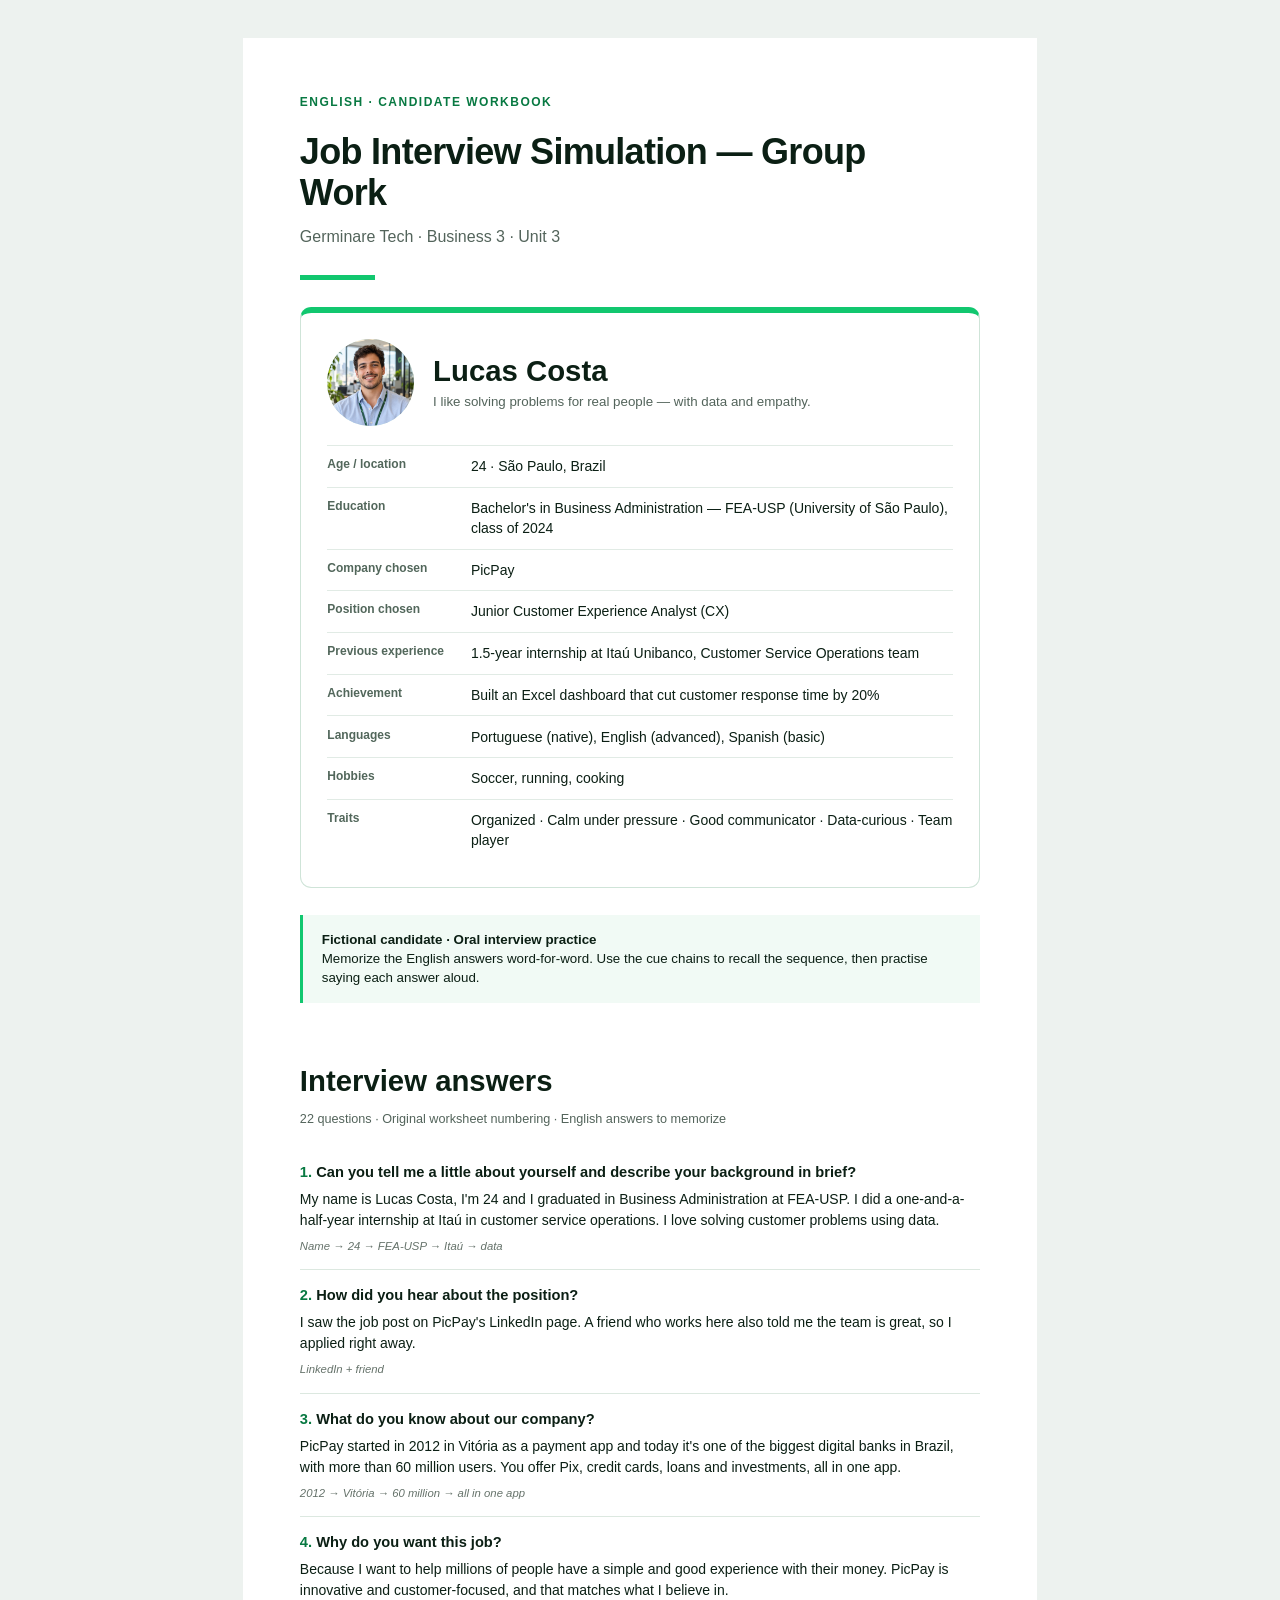
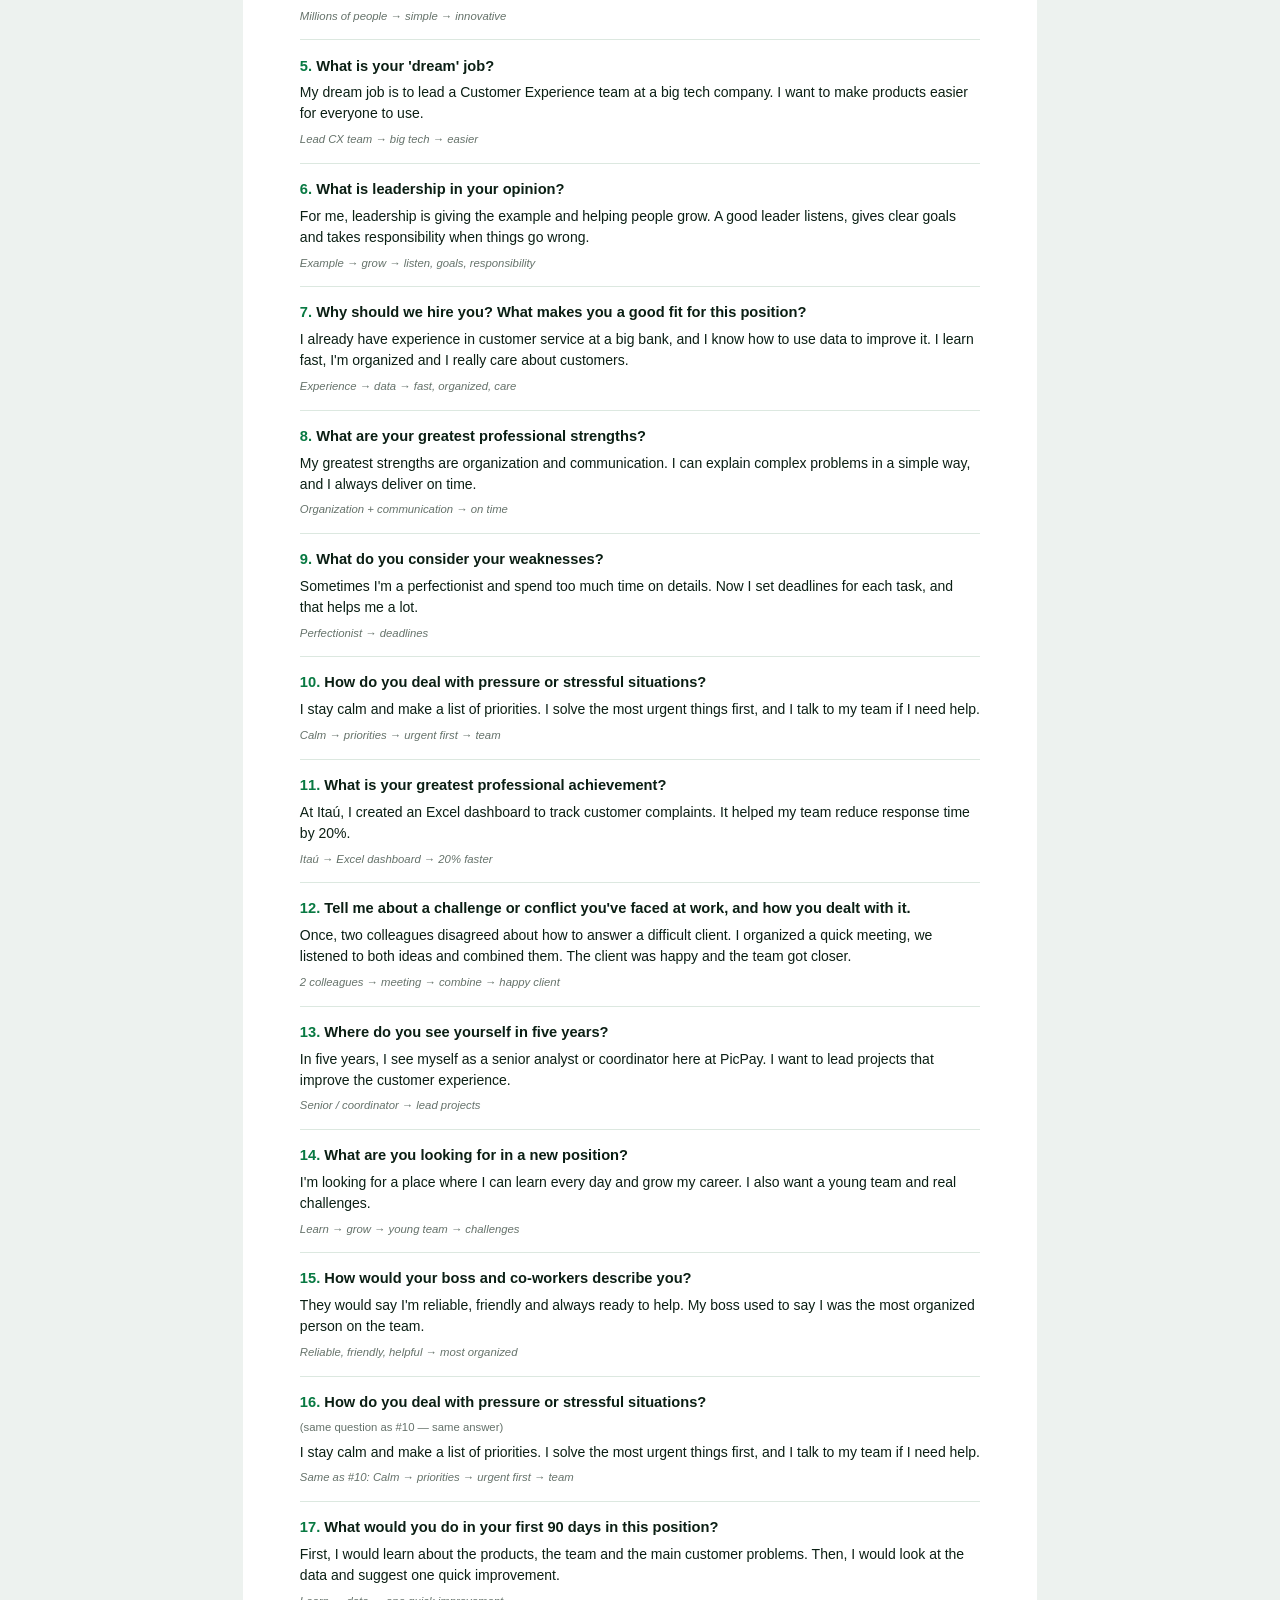
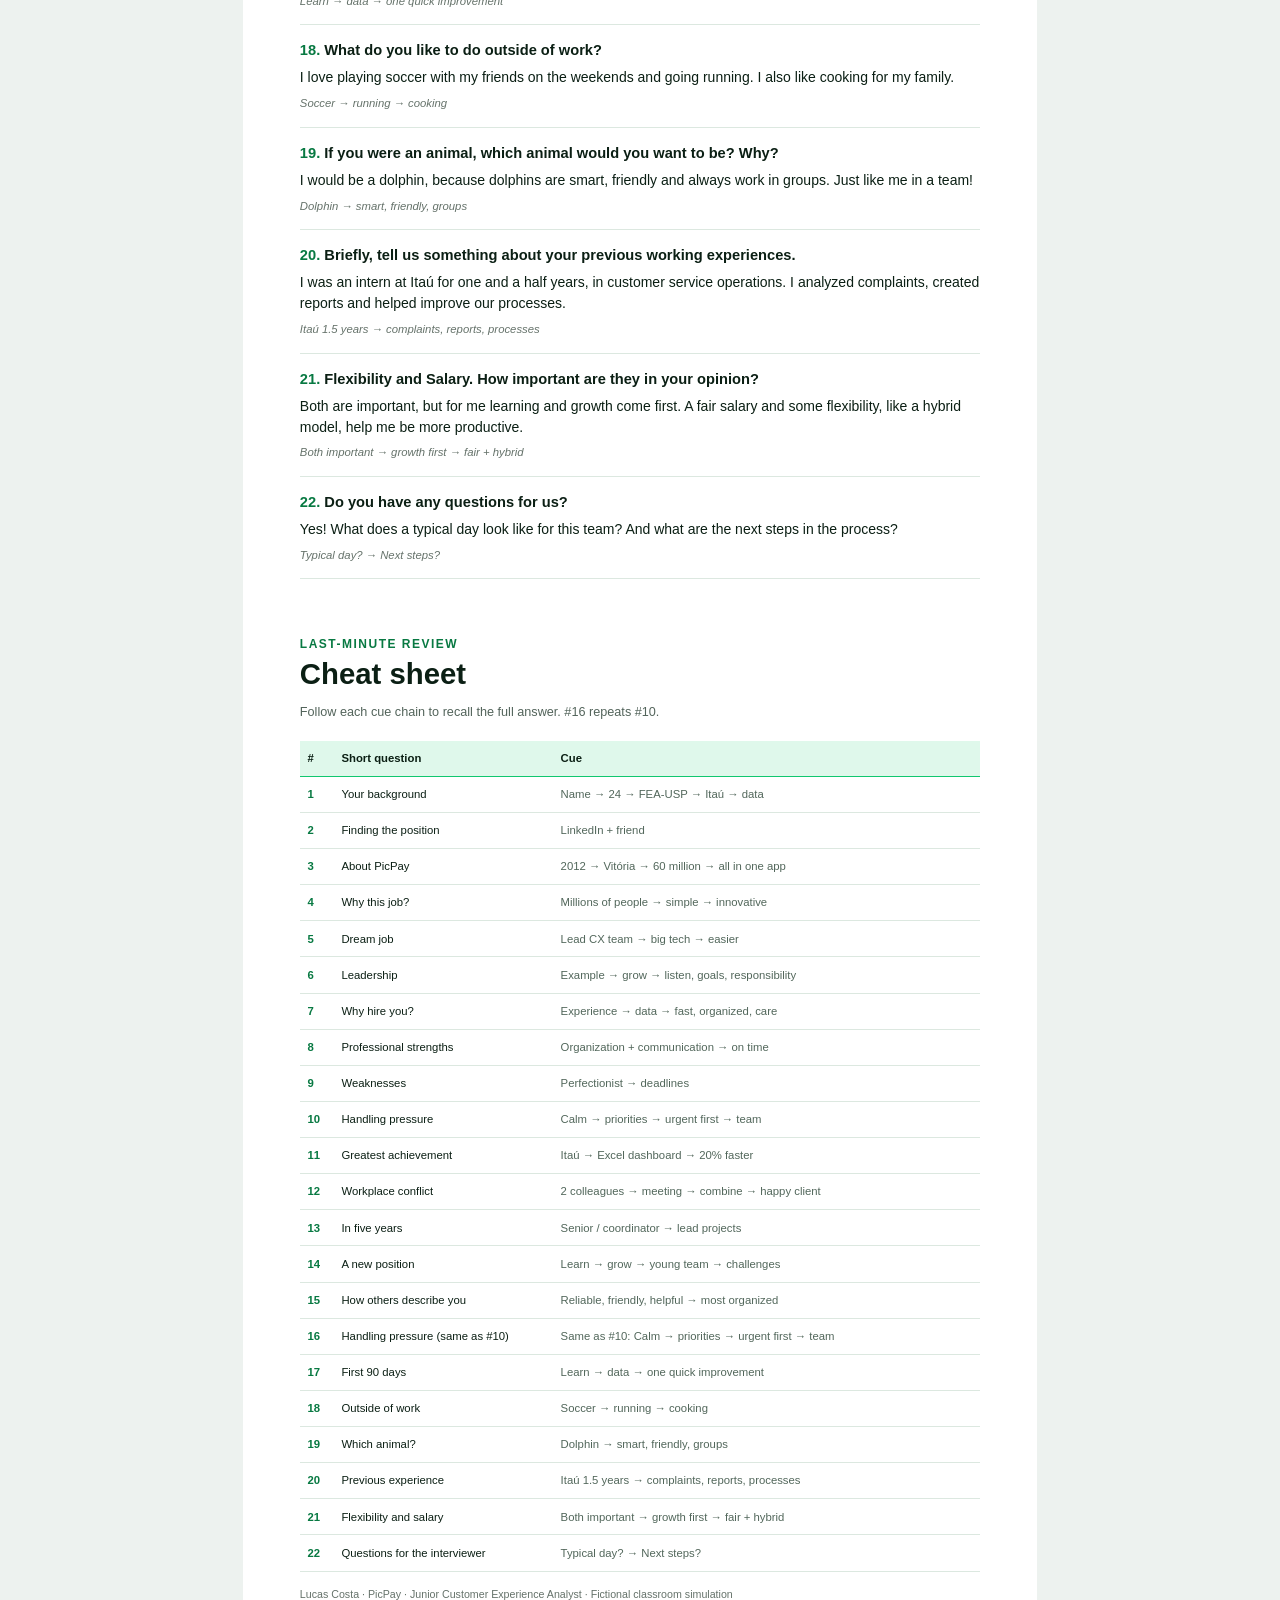
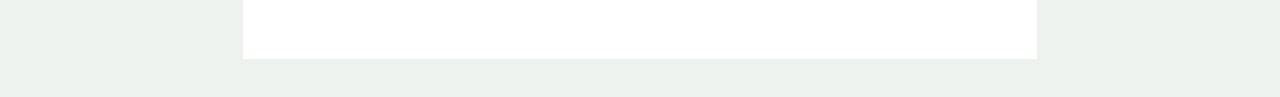
==== pdf/answers.html @ 082b8311 "Lucas Costa interview persona: content, site, PDF" ====
<!DOCTYPE html>
<html lang="en">
<head>
<meta charset="utf-8">
<meta name="viewport" content="width=device-width, initial-scale=1">
<title>Lucas Costa — Interview Answers</title>
<style>
@page { size: A4; margin: 15mm; }
* { box-sizing: border-box; }
body { margin: 0; font-family: Arial, Helvetica, sans-serif; color: #0B1F14; font-size: 10.5pt; line-height: 1.45; -webkit-print-color-adjust: exact; print-color-adjust: exact; }
h1, h2, h3, p, dl, dd { margin: 0; }
.eyebrow { color: #087942; font-size: 9pt; font-weight: 700; text-transform: uppercase; letter-spacing: 1.5px; }
h1 { font-size: 27pt; line-height: 1.15; margin: 5mm 0 3mm; max-width: 155mm; letter-spacing: -0.7px; }
.subtitle { color: #53645b; font-size: 12pt; }
.rule { width: 20mm; height: 1.5mm; background: #11C76F; margin: 7mm 0; }
.cover { break-after: page; }
.profile { border: 0.4mm solid #cfe4d8; border-top: 1.8mm solid #11C76F; border-radius: 3mm; padding: 7mm; }
.identity { display: flex; align-items: center; gap: 5mm; margin-bottom: 5mm; }
.portrait { width: 23mm; height: 23mm; position: relative; flex-shrink: 0; }
.initials, .portrait img { position: absolute; inset: 0; width: 100%; height: 100%; border-radius: 50%; }
.initials { display: flex; justify-content: center; align-items: center; background: #d9f7e8; color: #087942; font-size: 24pt; font-weight: 700; }
.portrait img { object-fit: cover; object-position: center 25%; }
.name { font-size: 22pt; line-height: 1.2; margin-bottom: 1mm; }
.tagline { color: #53645b; font-size: 10pt; max-width: 120mm; }
.profile-row { display: grid; grid-template-columns: 34mm 1fr; gap: 4mm; padding: 2.7mm 0; border-top: 0.2mm solid #e1ebe5; }
dt { font-size: 9pt; font-weight: 700; color: #52675b; }
dd { font-size: 10.5pt; }
.cover-note { margin-top: 7mm; padding: 4mm 5mm; border-left: 1mm solid #11C76F; background: #f1faf5; font-size: 10pt; }
.section-heading { font-size: 22pt; margin-bottom: 2mm; }
.section-note { color: #53645b; font-size: 9.5pt; margin-bottom: 5mm; }
.question { break-inside: avoid; page-break-inside: avoid; padding: 4mm 0; border-bottom: 0.2mm solid #dce8e0; }
h3 { font-size: 11pt; line-height: 1.4; font-weight: 700; margin-bottom: 1.7mm; }
.number { color: #087942; }
.answer { font-size: 10.5pt; line-height: 1.5; }
.cue { font-size: 8.5pt; font-style: italic; color: #65726a; margin-top: 1.8mm; }
.duplicate { font-size: 8.5pt; color: #65726a; margin-bottom: 1.7mm; }
.cheat { break-before: page; }
.cheat table { border-collapse: collapse; width: 100%; table-layout: fixed; font-size: 8.5pt; line-height: 1.3; }
.cheat th { text-align: left; color: #0B1F14; background: #dff8eb; border-bottom: 0.5mm solid #11C76F; padding: 2.7mm 2mm; }
.cheat td { vertical-align: top; padding: 2.7mm 2mm; border-bottom: 0.2mm solid #dce8e0; overflow-wrap: break-word; }
.cheat tr { break-inside: avoid; }
.cheat th:first-child { width: 9mm; }
.cheat th:nth-child(2) { width: 58mm; }
.cheat td:first-child { font-weight: 700; color: #087942; }
.cheat td:last-child { color: #52675b; }
.footer-note { margin-top: 4mm; color: #65726a; font-size: 8pt; }
@media screen { body { max-width: 210mm; margin: 10mm auto; padding: 15mm; background: white; } html { background: #edf2ef; } .cover { margin-bottom: 15mm; } .cheat { margin-top: 15mm; } }
</style>
</head>
<body>
<section class="cover">
<p class="eyebrow">English · Candidate workbook</p>
<h1>Job Interview Simulation — Group Work</h1>
<p class="subtitle">Germinare Tech · Business 3 · Unit 3</p>
<div class="rule"></div>
<section class="profile" aria-label="Candidate profile">
<div class="identity">
<div class="portrait"><span class="initials">LC</span><img src="../public/lucas.png" alt="Lucas Costa" onerror="this.style.display='none'"></div>
<div><h2 class="name">Lucas Costa</h2><p class="tagline">I like solving problems for real people — with data and empathy.</p></div>
</div>
<dl><div class="profile-row"><dt>Age / location</dt><dd>24 · São Paulo, Brazil</dd></div><div class="profile-row"><dt>Education</dt><dd>Bachelor&#x27;s in Business Administration — FEA-USP (University of São Paulo), class of 2024</dd></div><div class="profile-row"><dt>Company chosen</dt><dd>PicPay</dd></div><div class="profile-row"><dt>Position chosen</dt><dd>Junior Customer Experience Analyst (CX)</dd></div><div class="profile-row"><dt>Previous experience</dt><dd>1.5-year internship at Itaú Unibanco, Customer Service Operations team</dd></div><div class="profile-row"><dt>Achievement</dt><dd>Built an Excel dashboard that cut customer response time by 20%</dd></div><div class="profile-row"><dt>Languages</dt><dd>Portuguese (native), English (advanced), Spanish (basic)</dd></div><div class="profile-row"><dt>Hobbies</dt><dd>Soccer, running, cooking</dd></div><div class="profile-row"><dt>Traits</dt><dd>Organized · Calm under pressure · Good communicator · Data-curious · Team player</dd></div></dl>
</section>
<p class="cover-note"><strong>Fictional candidate · Oral interview practice</strong><br>Memorize the English answers word-for-word. Use the cue chains to recall the sequence, then practise saying each answer aloud.</p>
</section>
<section class="answers">
<h2 class="section-heading">Interview answers</h2>
<p class="section-note">22 questions · Original worksheet numbering · English answers to memorize</p>
<article class="question"><h3><span class="number">1.</span> Can you tell me a little about yourself and describe your background in brief?</h3><p class="answer">My name is Lucas Costa, I&#x27;m 24 and I graduated in Business Administration at FEA-USP. I did a one-and-a-half-year internship at Itaú in customer service operations. I love solving customer problems using data.</p><p class="cue">Name → 24 → FEA-USP → Itaú → data</p></article><article class="question"><h3><span class="number">2.</span> How did you hear about the position?</h3><p class="answer">I saw the job post on PicPay&#x27;s LinkedIn page. A friend who works here also told me the team is great, so I applied right away.</p><p class="cue">LinkedIn + friend</p></article><article class="question"><h3><span class="number">3.</span> What do you know about our company?</h3><p class="answer">PicPay started in 2012 in Vitória as a payment app and today it&#x27;s one of the biggest digital banks in Brazil, with more than 60 million users. You offer Pix, credit cards, loans and investments, all in one app.</p><p class="cue">2012 → Vitória → 60 million → all in one app</p></article><article class="question"><h3><span class="number">4.</span> Why do you want this job?</h3><p class="answer">Because I want to help millions of people have a simple and good experience with their money. PicPay is innovative and customer-focused, and that matches what I believe in.</p><p class="cue">Millions of people → simple → innovative</p></article><article class="question"><h3><span class="number">5.</span> What is your &#x27;dream&#x27; job?</h3><p class="answer">My dream job is to lead a Customer Experience team at a big tech company. I want to make products easier for everyone to use.</p><p class="cue">Lead CX team → big tech → easier</p></article><article class="question"><h3><span class="number">6.</span> What is leadership in your opinion?</h3><p class="answer">For me, leadership is giving the example and helping people grow. A good leader listens, gives clear goals and takes responsibility when things go wrong.</p><p class="cue">Example → grow → listen, goals, responsibility</p></article><article class="question"><h3><span class="number">7.</span> Why should we hire you? What makes you a good fit for this position?</h3><p class="answer">I already have experience in customer service at a big bank, and I know how to use data to improve it. I learn fast, I&#x27;m organized and I really care about customers.</p><p class="cue">Experience → data → fast, organized, care</p></article><article class="question"><h3><span class="number">8.</span> What are your greatest professional strengths?</h3><p class="answer">My greatest strengths are organization and communication. I can explain complex problems in a simple way, and I always deliver on time.</p><p class="cue">Organization + communication → on time</p></article><article class="question"><h3><span class="number">9.</span> What do you consider your weaknesses?</h3><p class="answer">Sometimes I&#x27;m a perfectionist and spend too much time on details. Now I set deadlines for each task, and that helps me a lot.</p><p class="cue">Perfectionist → deadlines</p></article><article class="question"><h3><span class="number">10.</span> How do you deal with pressure or stressful situations?</h3><p class="answer">I stay calm and make a list of priorities. I solve the most urgent things first, and I talk to my team if I need help.</p><p class="cue">Calm → priorities → urgent first → team</p></article><article class="question"><h3><span class="number">11.</span> What is your greatest professional achievement?</h3><p class="answer">At Itaú, I created an Excel dashboard to track customer complaints. It helped my team reduce response time by 20%.</p><p class="cue">Itaú → Excel dashboard → 20% faster</p></article><article class="question"><h3><span class="number">12.</span> Tell me about a challenge or conflict you&#x27;ve faced at work, and how you dealt with it.</h3><p class="answer">Once, two colleagues disagreed about how to answer a difficult client. I organized a quick meeting, we listened to both ideas and combined them. The client was happy and the team got closer.</p><p class="cue">2 colleagues → meeting → combine → happy client</p></article><article class="question"><h3><span class="number">13.</span> Where do you see yourself in five years?</h3><p class="answer">In five years, I see myself as a senior analyst or coordinator here at PicPay. I want to lead projects that improve the customer experience.</p><p class="cue">Senior / coordinator → lead projects</p></article><article class="question"><h3><span class="number">14.</span> What are you looking for in a new position?</h3><p class="answer">I&#x27;m looking for a place where I can learn every day and grow my career. I also want a young team and real challenges.</p><p class="cue">Learn → grow → young team → challenges</p></article><article class="question"><h3><span class="number">15.</span> How would your boss and co-workers describe you?</h3><p class="answer">They would say I&#x27;m reliable, friendly and always ready to help. My boss used to say I was the most organized person on the team.</p><p class="cue">Reliable, friendly, helpful → most organized</p></article><article class="question"><h3><span class="number">16.</span> How do you deal with pressure or stressful situations?</h3><p class="duplicate">(same question as #10 — same answer)</p><p class="answer">I stay calm and make a list of priorities. I solve the most urgent things first, and I talk to my team if I need help.</p><p class="cue">Same as #10: Calm → priorities → urgent first → team</p></article><article class="question"><h3><span class="number">17.</span> What would you do in your first 90 days in this position?</h3><p class="answer">First, I would learn about the products, the team and the main customer problems. Then, I would look at the data and suggest one quick improvement.</p><p class="cue">Learn → data → one quick improvement</p></article><article class="question"><h3><span class="number">18.</span> What do you like to do outside of work?</h3><p class="answer">I love playing soccer with my friends on the weekends and going running. I also like cooking for my family.</p><p class="cue">Soccer → running → cooking</p></article><article class="question"><h3><span class="number">19.</span> If you were an animal, which animal would you want to be? Why?</h3><p class="answer">I would be a dolphin, because dolphins are smart, friendly and always work in groups. Just like me in a team!</p><p class="cue">Dolphin → smart, friendly, groups</p></article><article class="question"><h3><span class="number">20.</span> Briefly, tell us something about your previous working experiences.</h3><p class="answer">I was an intern at Itaú for one and a half years, in customer service operations. I analyzed complaints, created reports and helped improve our processes.</p><p class="cue">Itaú 1.5 years → complaints, reports, processes</p></article><article class="question"><h3><span class="number">21.</span> Flexibility and Salary. How important are they in your opinion?</h3><p class="answer">Both are important, but for me learning and growth come first. A fair salary and some flexibility, like a hybrid model, help me be more productive.</p><p class="cue">Both important → growth first → fair + hybrid</p></article><article class="question"><h3><span class="number">22.</span> Do you have any questions for us?</h3><p class="answer">Yes! What does a typical day look like for this team? And what are the next steps in the process?</p><p class="cue">Typical day? → Next steps?</p></article>
</section>
<section class="cheat">
<p class="eyebrow">Last-minute review</p>
<h2 class="section-heading">Cheat sheet</h2>
<p class="section-note">Follow each cue chain to recall the full answer. #16 repeats #10.</p>
<table><thead><tr><th>#</th><th>Short question</th><th>Cue</th></tr></thead><tbody><tr><td>1</td><td>Your background</td><td>Name → 24 → FEA-USP → Itaú → data</td></tr><tr><td>2</td><td>Finding the position</td><td>LinkedIn + friend</td></tr><tr><td>3</td><td>About PicPay</td><td>2012 → Vitória → 60 million → all in one app</td></tr><tr><td>4</td><td>Why this job?</td><td>Millions of people → simple → innovative</td></tr><tr><td>5</td><td>Dream job</td><td>Lead CX team → big tech → easier</td></tr><tr><td>6</td><td>Leadership</td><td>Example → grow → listen, goals, responsibility</td></tr><tr><td>7</td><td>Why hire you?</td><td>Experience → data → fast, organized, care</td></tr><tr><td>8</td><td>Professional strengths</td><td>Organization + communication → on time</td></tr><tr><td>9</td><td>Weaknesses</td><td>Perfectionist → deadlines</td></tr><tr><td>10</td><td>Handling pressure</td><td>Calm → priorities → urgent first → team</td></tr><tr><td>11</td><td>Greatest achievement</td><td>Itaú → Excel dashboard → 20% faster</td></tr><tr><td>12</td><td>Workplace conflict</td><td>2 colleagues → meeting → combine → happy client</td></tr><tr><td>13</td><td>In five years</td><td>Senior / coordinator → lead projects</td></tr><tr><td>14</td><td>A new position</td><td>Learn → grow → young team → challenges</td></tr><tr><td>15</td><td>How others describe you</td><td>Reliable, friendly, helpful → most organized</td></tr><tr><td>16</td><td>Handling pressure (same as #10)</td><td>Same as #10: Calm → priorities → urgent first → team</td></tr><tr><td>17</td><td>First 90 days</td><td>Learn → data → one quick improvement</td></tr><tr><td>18</td><td>Outside of work</td><td>Soccer → running → cooking</td></tr><tr><td>19</td><td>Which animal?</td><td>Dolphin → smart, friendly, groups</td></tr><tr><td>20</td><td>Previous experience</td><td>Itaú 1.5 years → complaints, reports, processes</td></tr><tr><td>21</td><td>Flexibility and salary</td><td>Both important → growth first → fair + hybrid</td></tr><tr><td>22</td><td>Questions for the interviewer</td><td>Typical day? → Next steps?</td></tr></tbody></table>
<p class="footer-note">Lucas Costa · PicPay · Junior Customer Experience Analyst · Fictional classroom simulation</p>
</section>
</body>
</html>
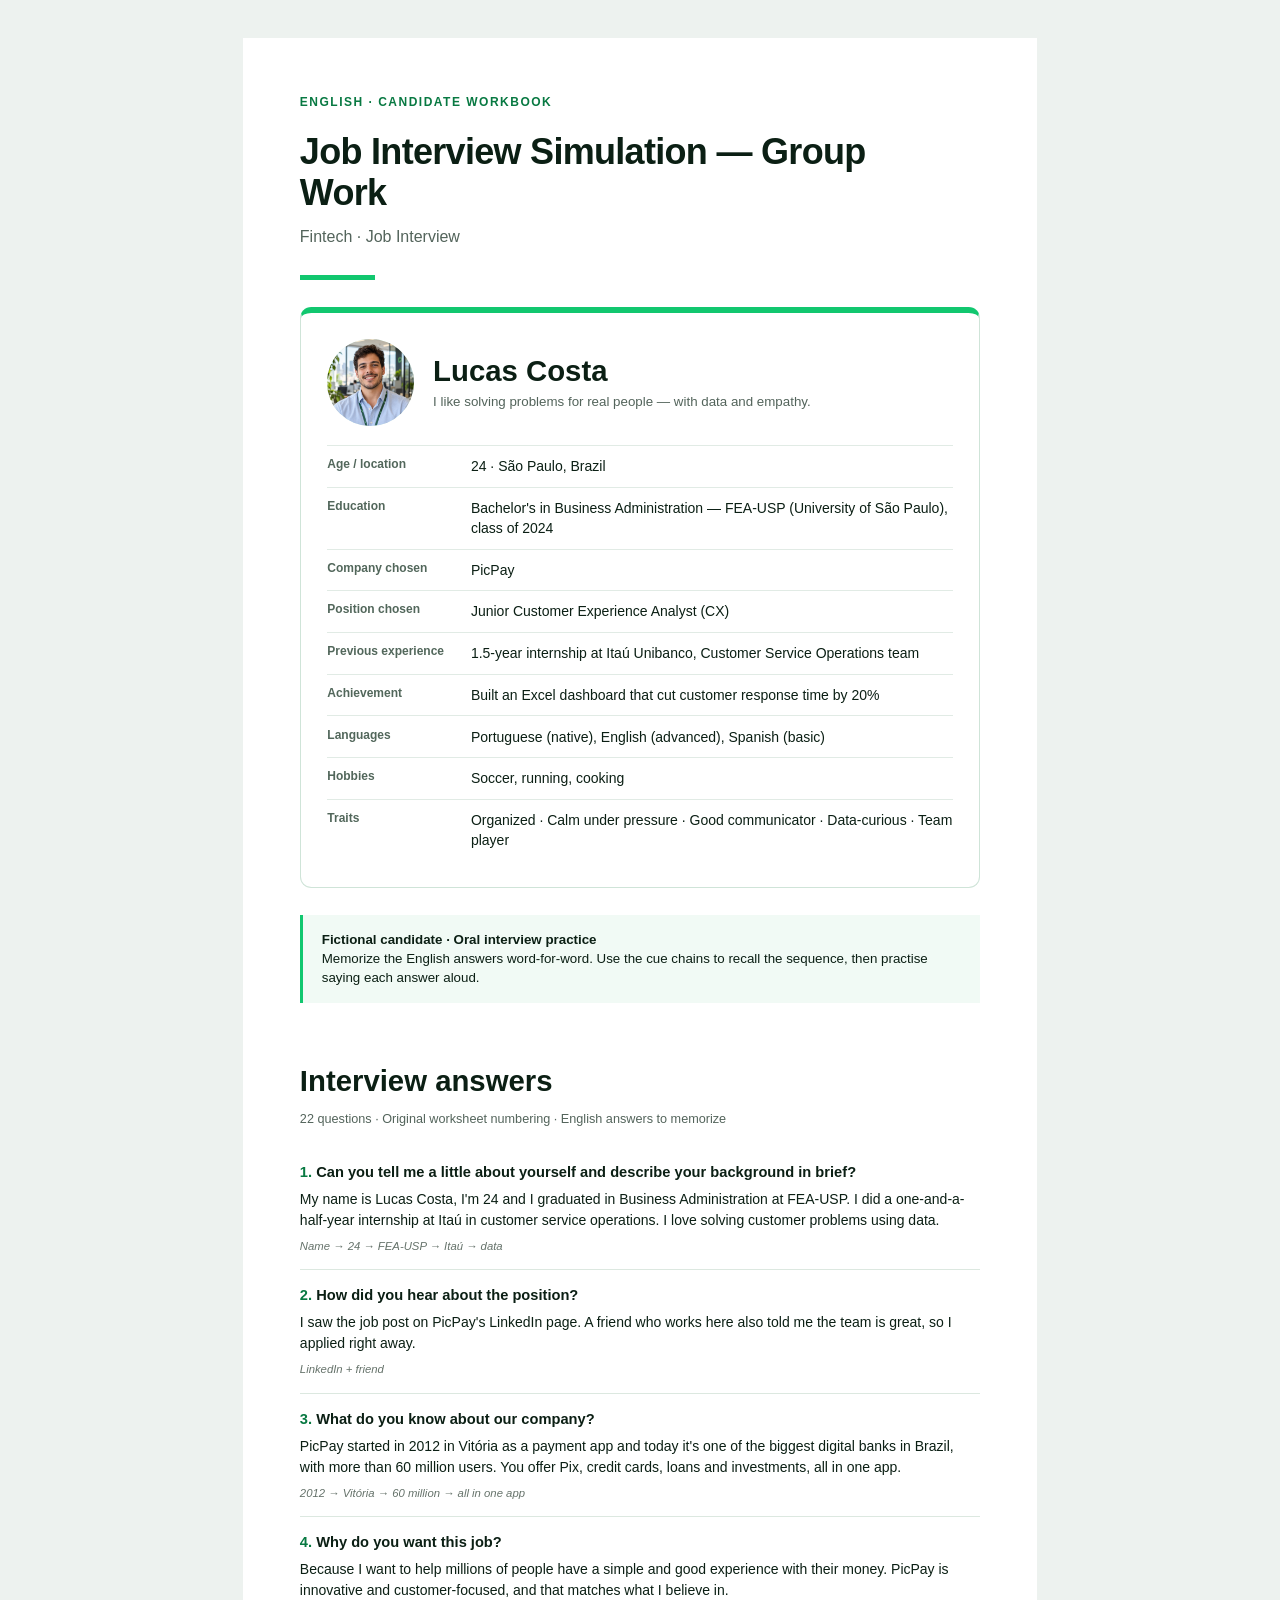
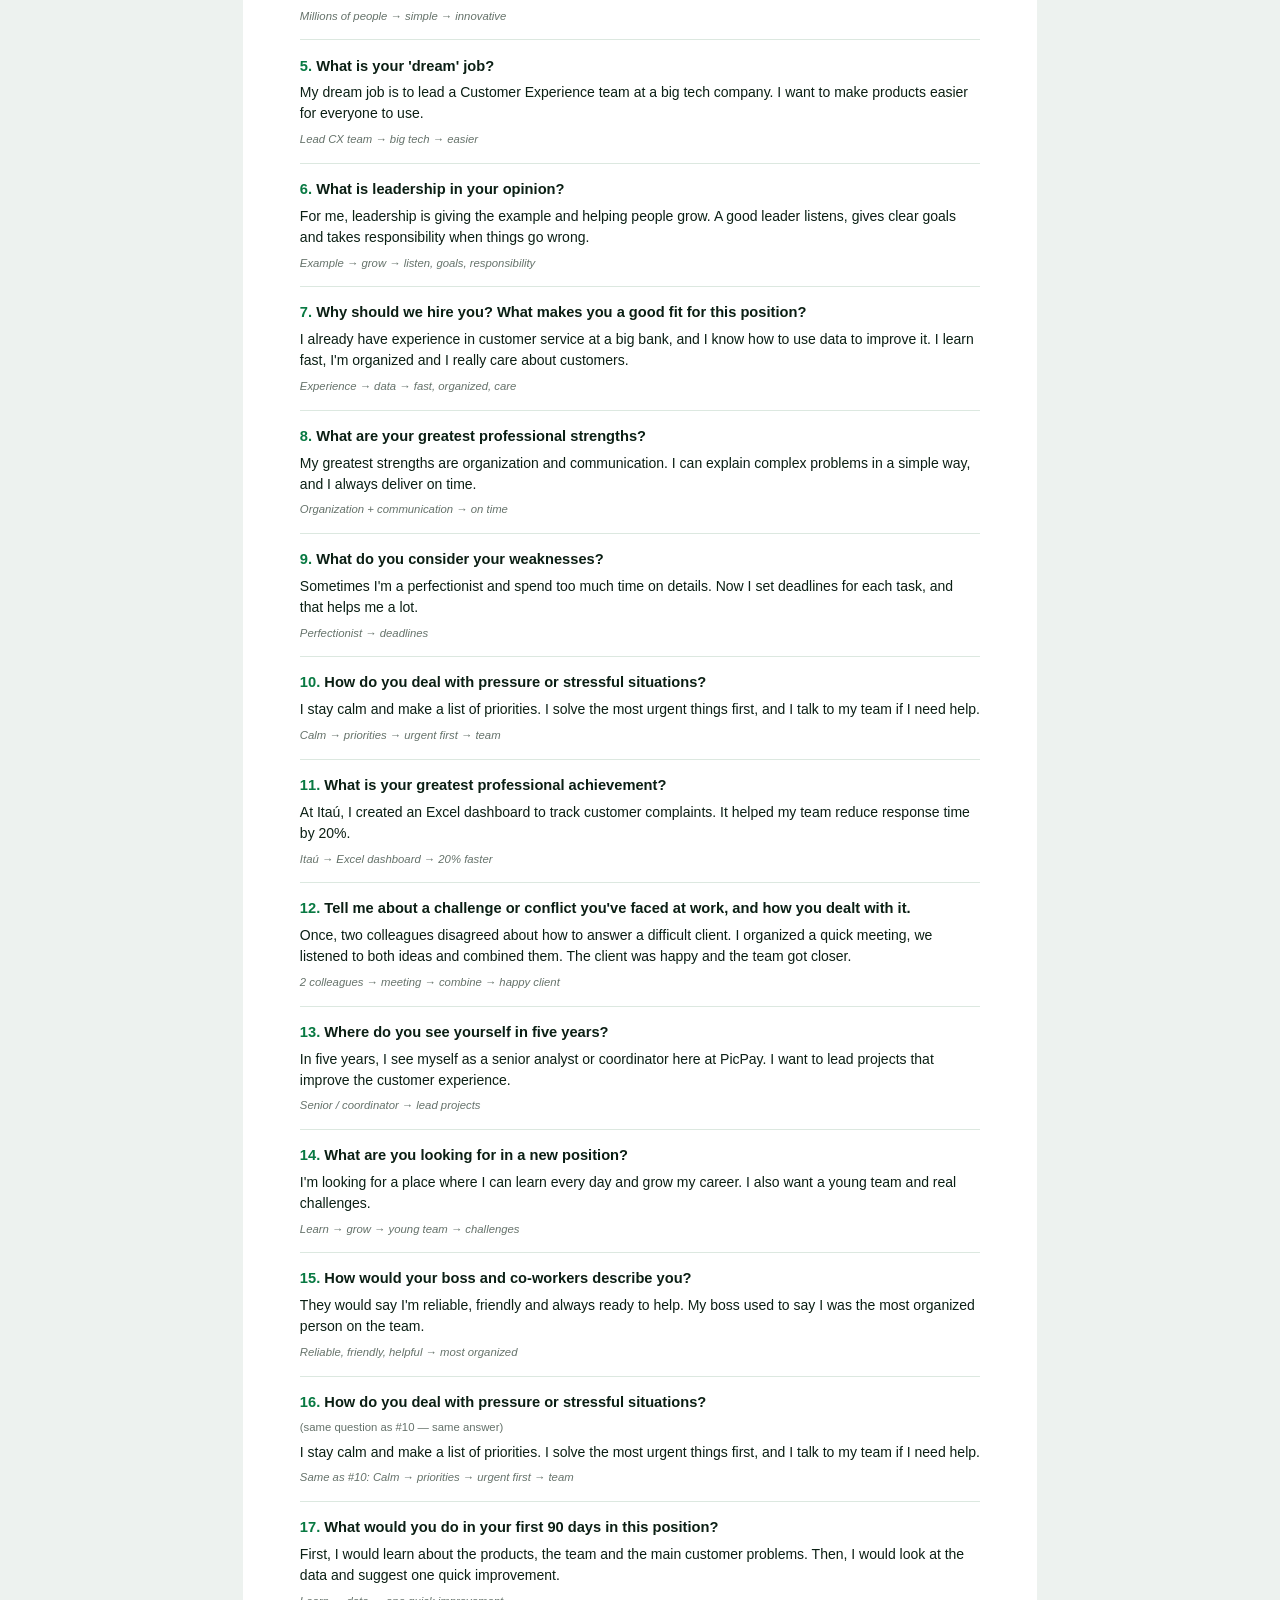
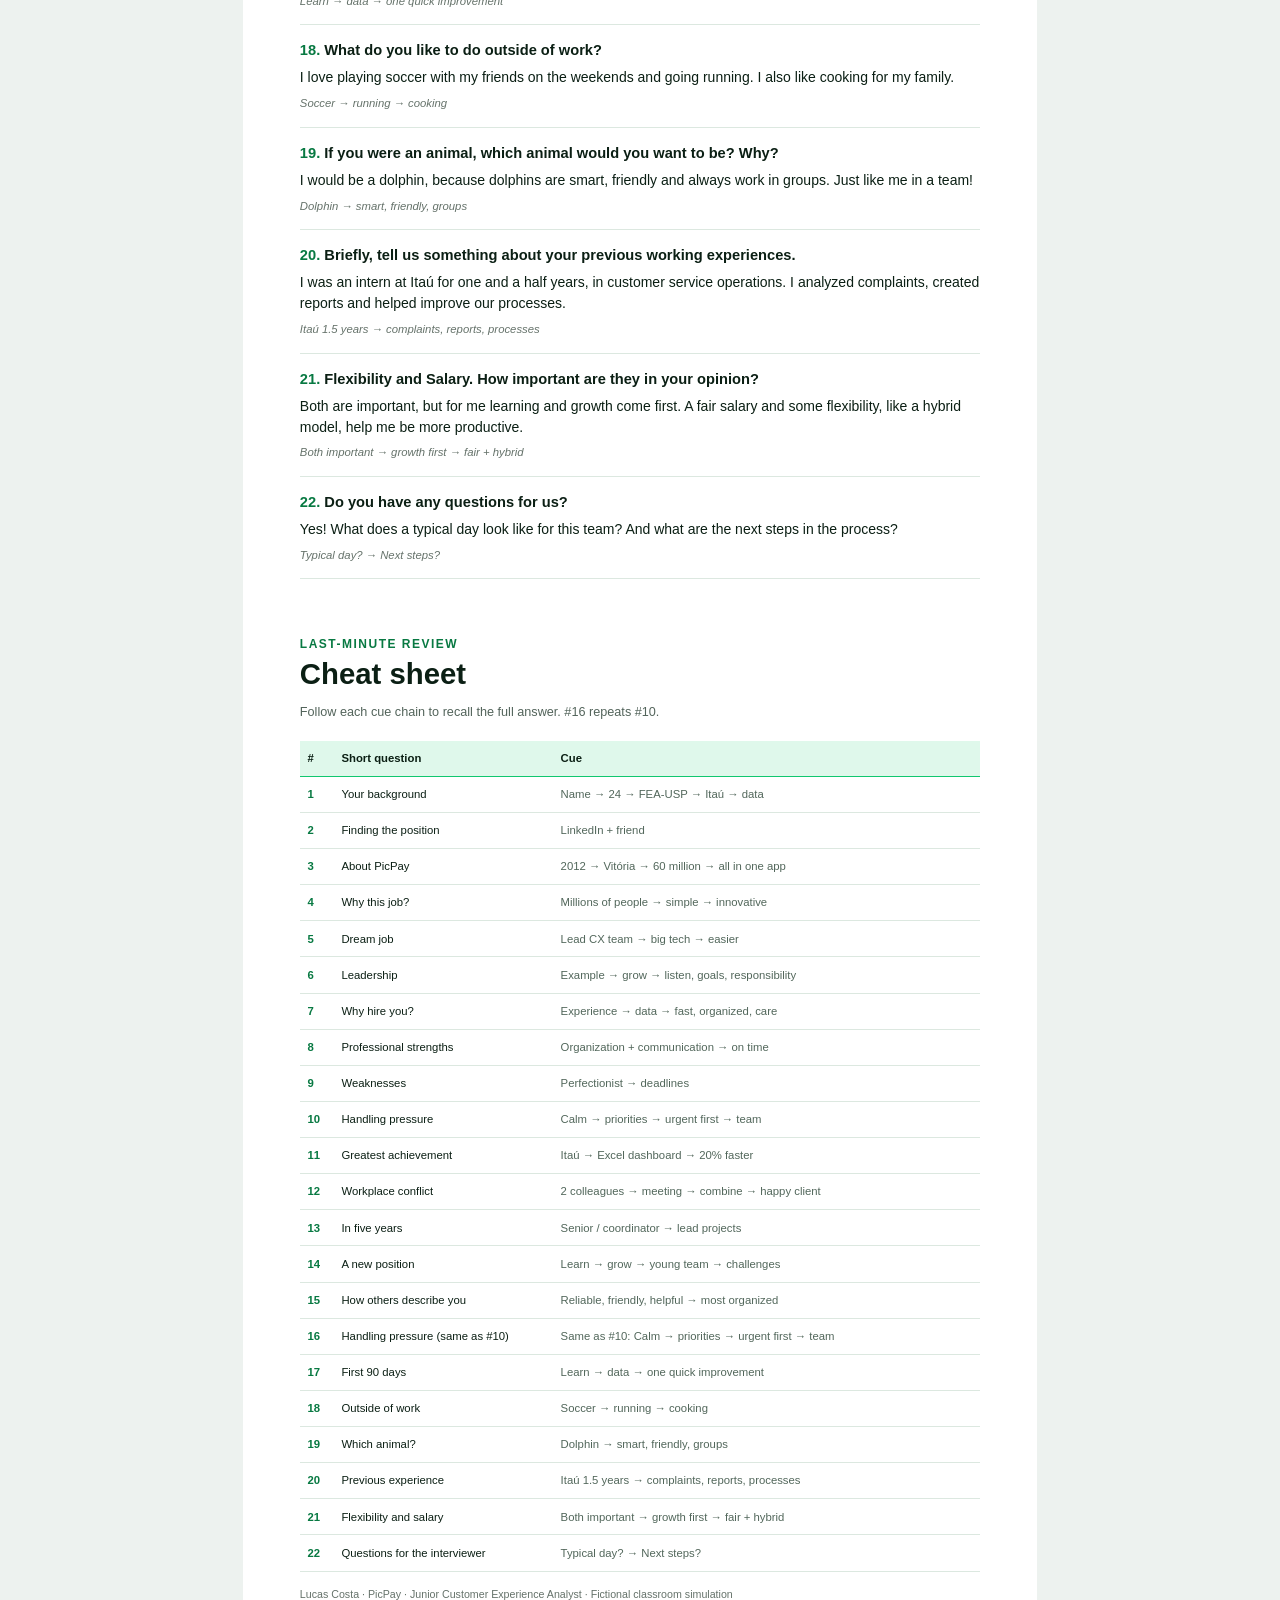
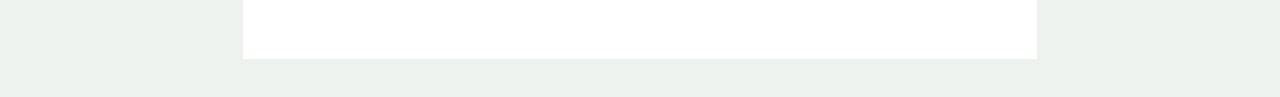
==== commit 3cce8a2e: "Sidebar redesign, animations, theme switch, dolphin ASCII; Fintech subtitle in PDF" ====
--- a/pdf/answers.html
+++ b/pdf/answers.html
@@ -51,7 +51,7 @@
 <section class="cover">
 <p class="eyebrow">English · Candidate workbook</p>
 <h1>Job Interview Simulation — Group Work</h1>
-<p class="subtitle">Germinare Tech · Business 3 · Unit 3</p>
+<p class="subtitle">Fintech · Job Interview</p>
 <div class="rule"></div>
 <section class="profile" aria-label="Candidate profile">
 <div class="identity">
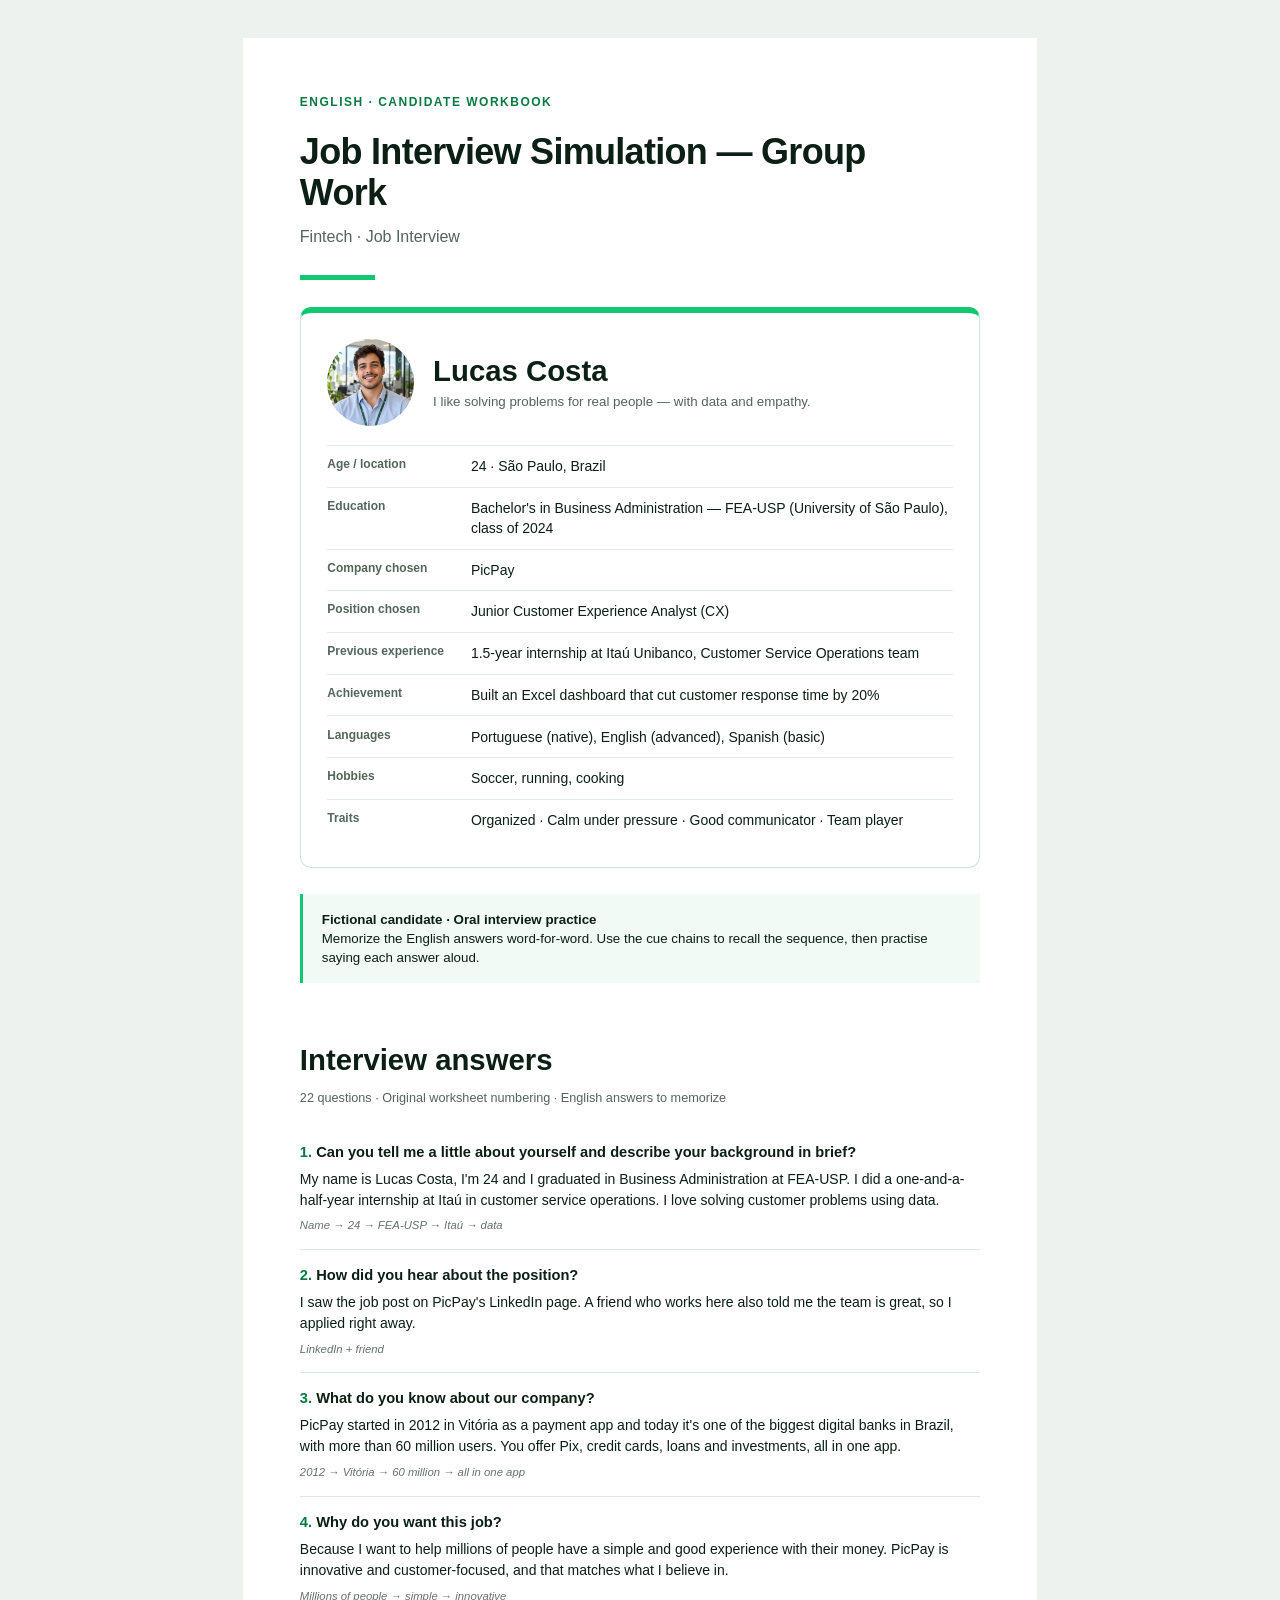
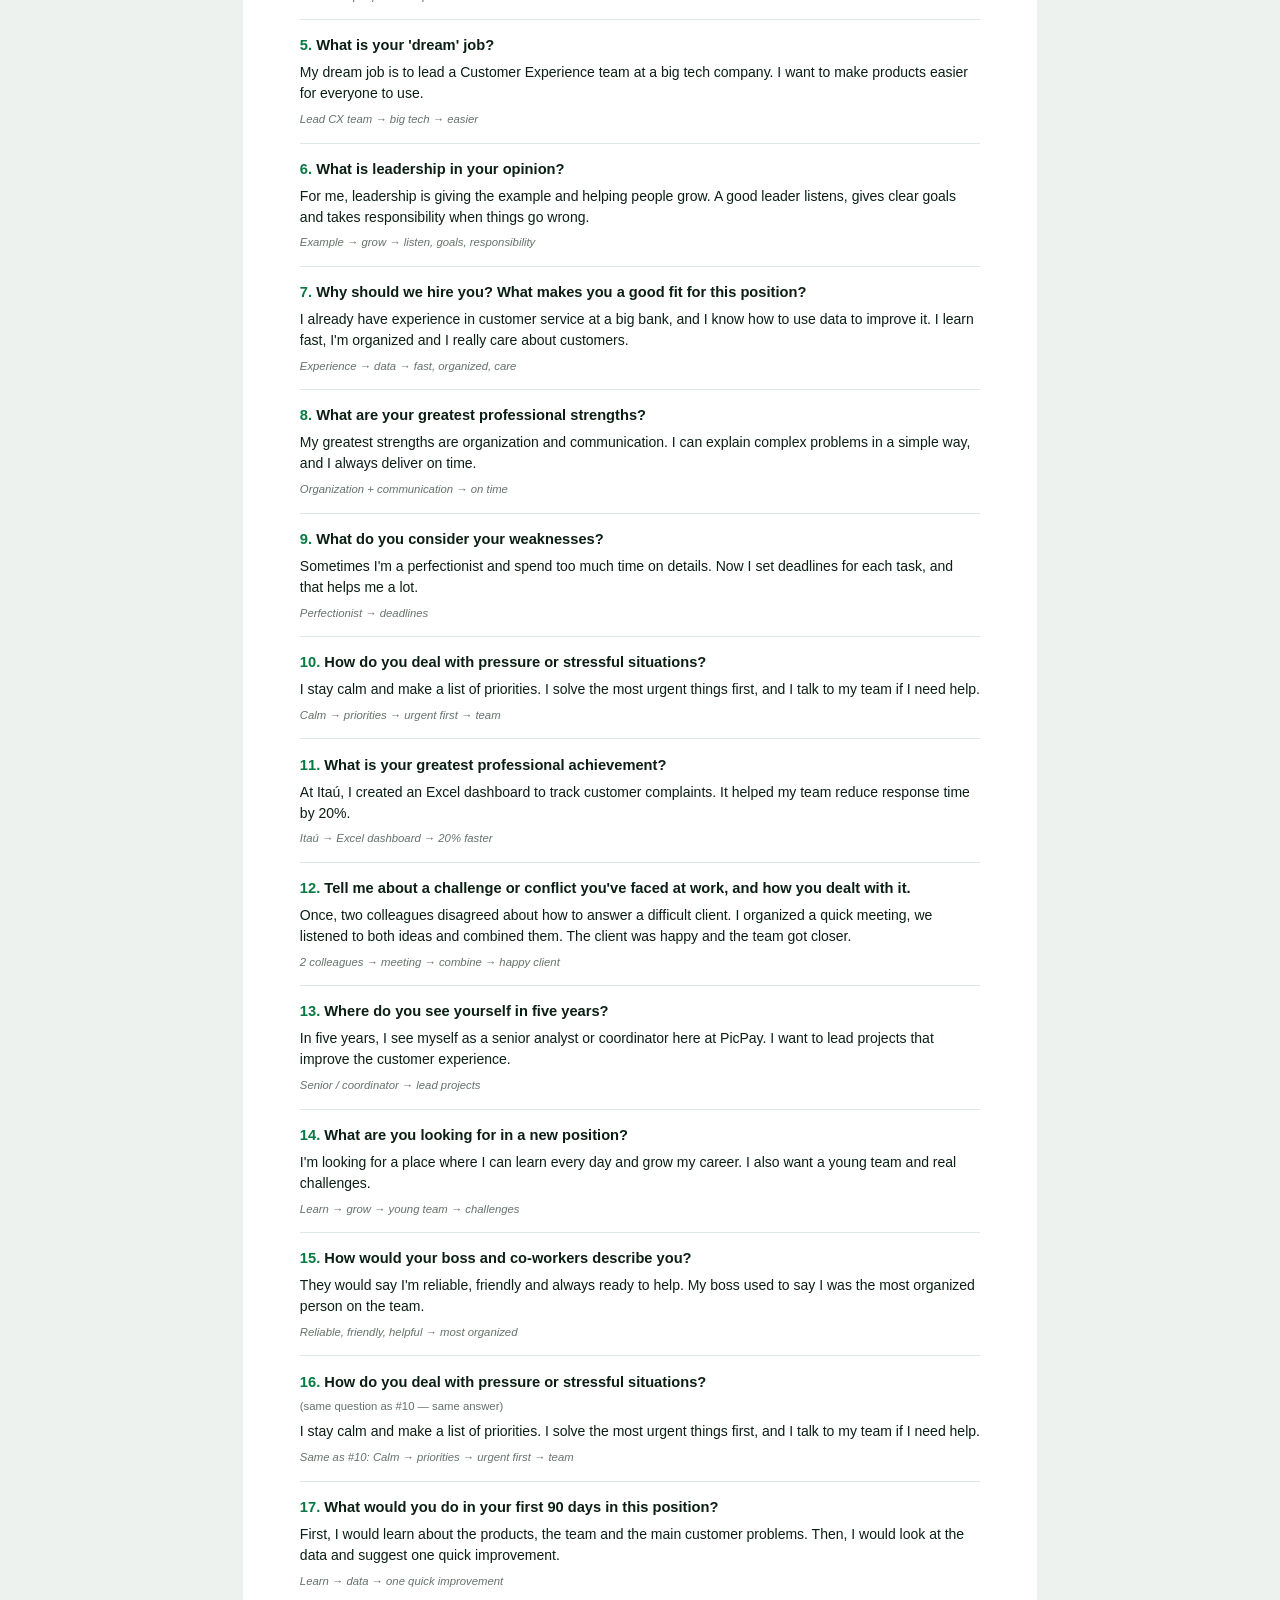
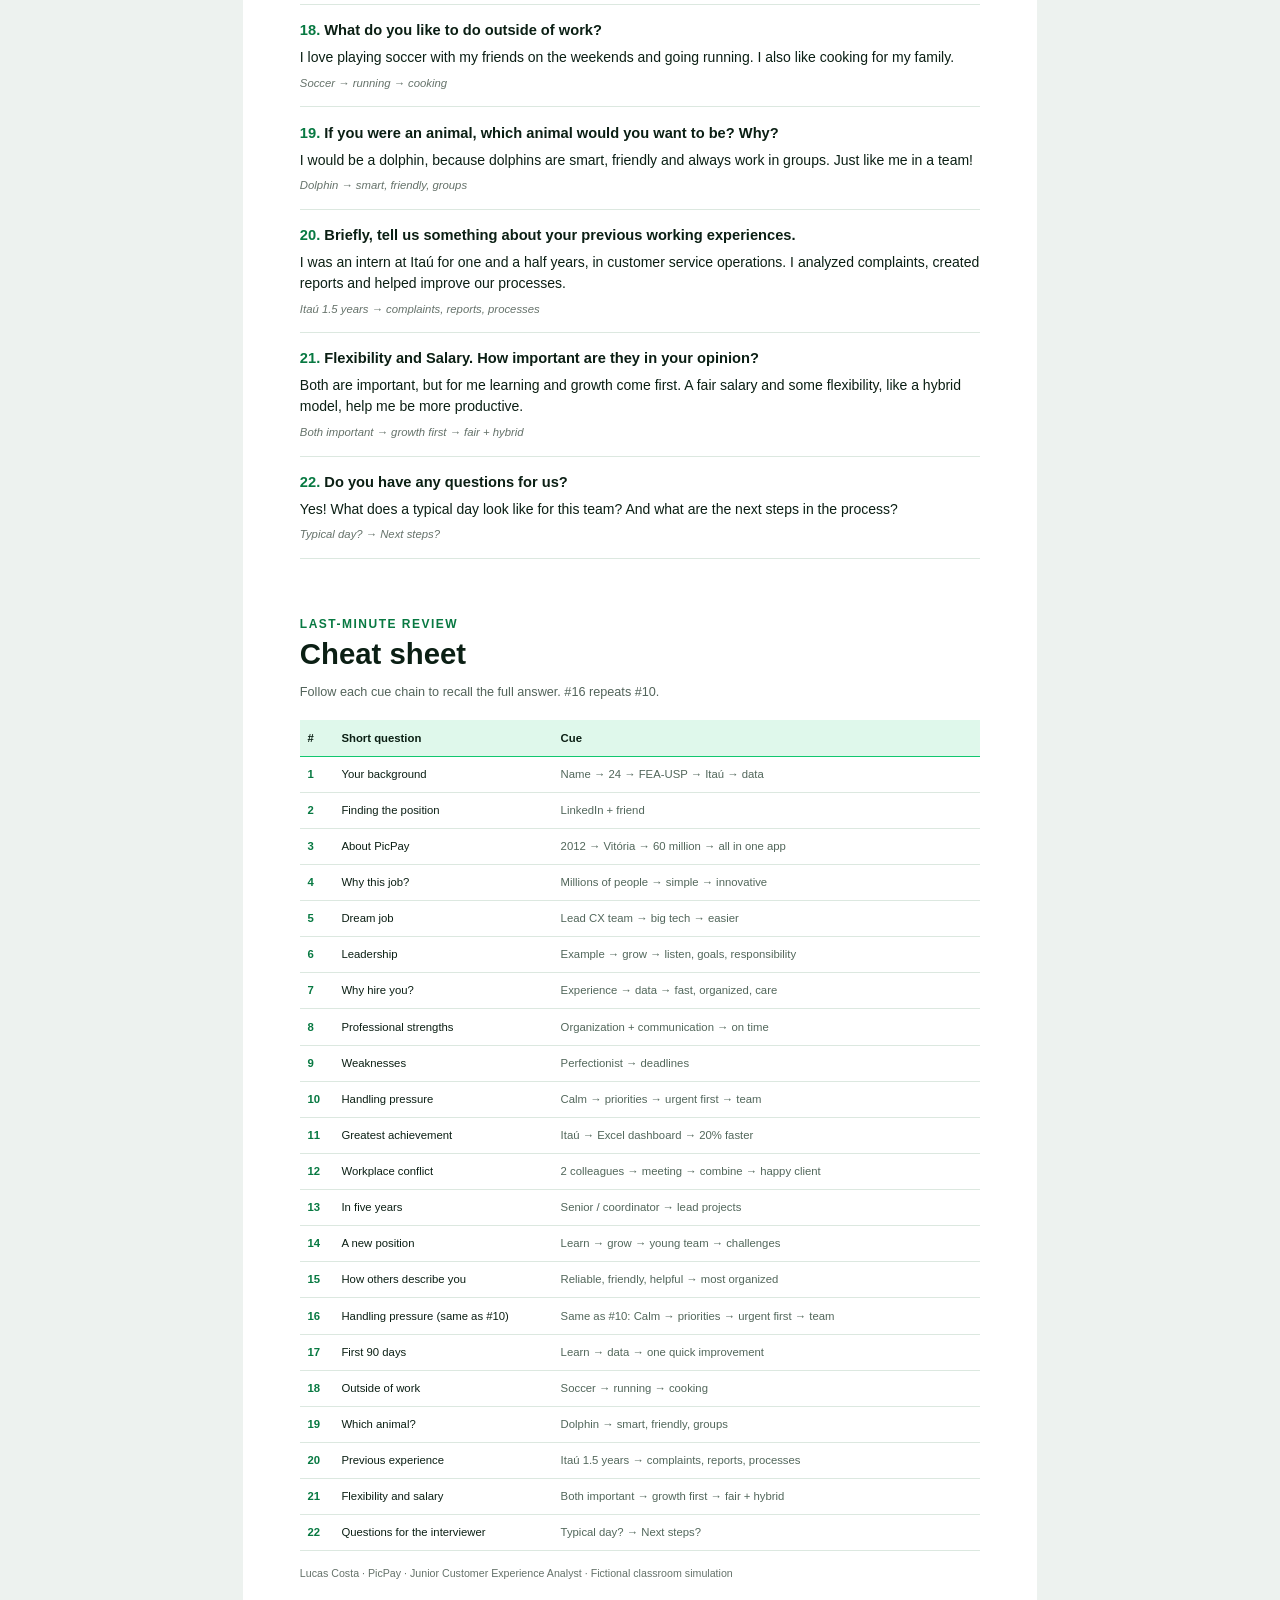
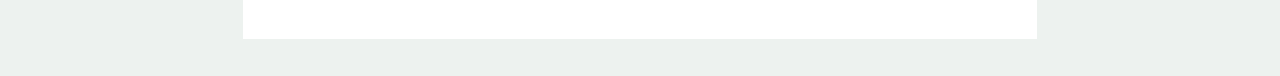
==== commit 4340b02e: "UI polish: about tab, collapsible sidebar, trait icons, flashcard seam fix, white-on-green buttons" ====
--- a/pdf/answers.html
+++ b/pdf/answers.html
@@ -58,7 +58,7 @@
 <div class="portrait"><span class="initials">LC</span><img src="../public/lucas.png" alt="Lucas Costa" onerror="this.style.display='none'"></div>
 <div><h2 class="name">Lucas Costa</h2><p class="tagline">I like solving problems for real people — with data and empathy.</p></div>
 </div>
-<dl><div class="profile-row"><dt>Age / location</dt><dd>24 · São Paulo, Brazil</dd></div><div class="profile-row"><dt>Education</dt><dd>Bachelor&#x27;s in Business Administration — FEA-USP (University of São Paulo), class of 2024</dd></div><div class="profile-row"><dt>Company chosen</dt><dd>PicPay</dd></div><div class="profile-row"><dt>Position chosen</dt><dd>Junior Customer Experience Analyst (CX)</dd></div><div class="profile-row"><dt>Previous experience</dt><dd>1.5-year internship at Itaú Unibanco, Customer Service Operations team</dd></div><div class="profile-row"><dt>Achievement</dt><dd>Built an Excel dashboard that cut customer response time by 20%</dd></div><div class="profile-row"><dt>Languages</dt><dd>Portuguese (native), English (advanced), Spanish (basic)</dd></div><div class="profile-row"><dt>Hobbies</dt><dd>Soccer, running, cooking</dd></div><div class="profile-row"><dt>Traits</dt><dd>Organized · Calm under pressure · Good communicator · Data-curious · Team player</dd></div></dl>
+<dl><div class="profile-row"><dt>Age / location</dt><dd>24 · São Paulo, Brazil</dd></div><div class="profile-row"><dt>Education</dt><dd>Bachelor&#x27;s in Business Administration — FEA-USP (University of São Paulo), class of 2024</dd></div><div class="profile-row"><dt>Company chosen</dt><dd>PicPay</dd></div><div class="profile-row"><dt>Position chosen</dt><dd>Junior Customer Experience Analyst (CX)</dd></div><div class="profile-row"><dt>Previous experience</dt><dd>1.5-year internship at Itaú Unibanco, Customer Service Operations team</dd></div><div class="profile-row"><dt>Achievement</dt><dd>Built an Excel dashboard that cut customer response time by 20%</dd></div><div class="profile-row"><dt>Languages</dt><dd>Portuguese (native), English (advanced), Spanish (basic)</dd></div><div class="profile-row"><dt>Hobbies</dt><dd>Soccer, running, cooking</dd></div><div class="profile-row"><dt>Traits</dt><dd>Organized · Calm under pressure · Good communicator · Team player</dd></div></dl>
 </section>
 <p class="cover-note"><strong>Fictional candidate · Oral interview practice</strong><br>Memorize the English answers word-for-word. Use the cue chains to recall the sequence, then practise saying each answer aloud.</p>
 </section>
